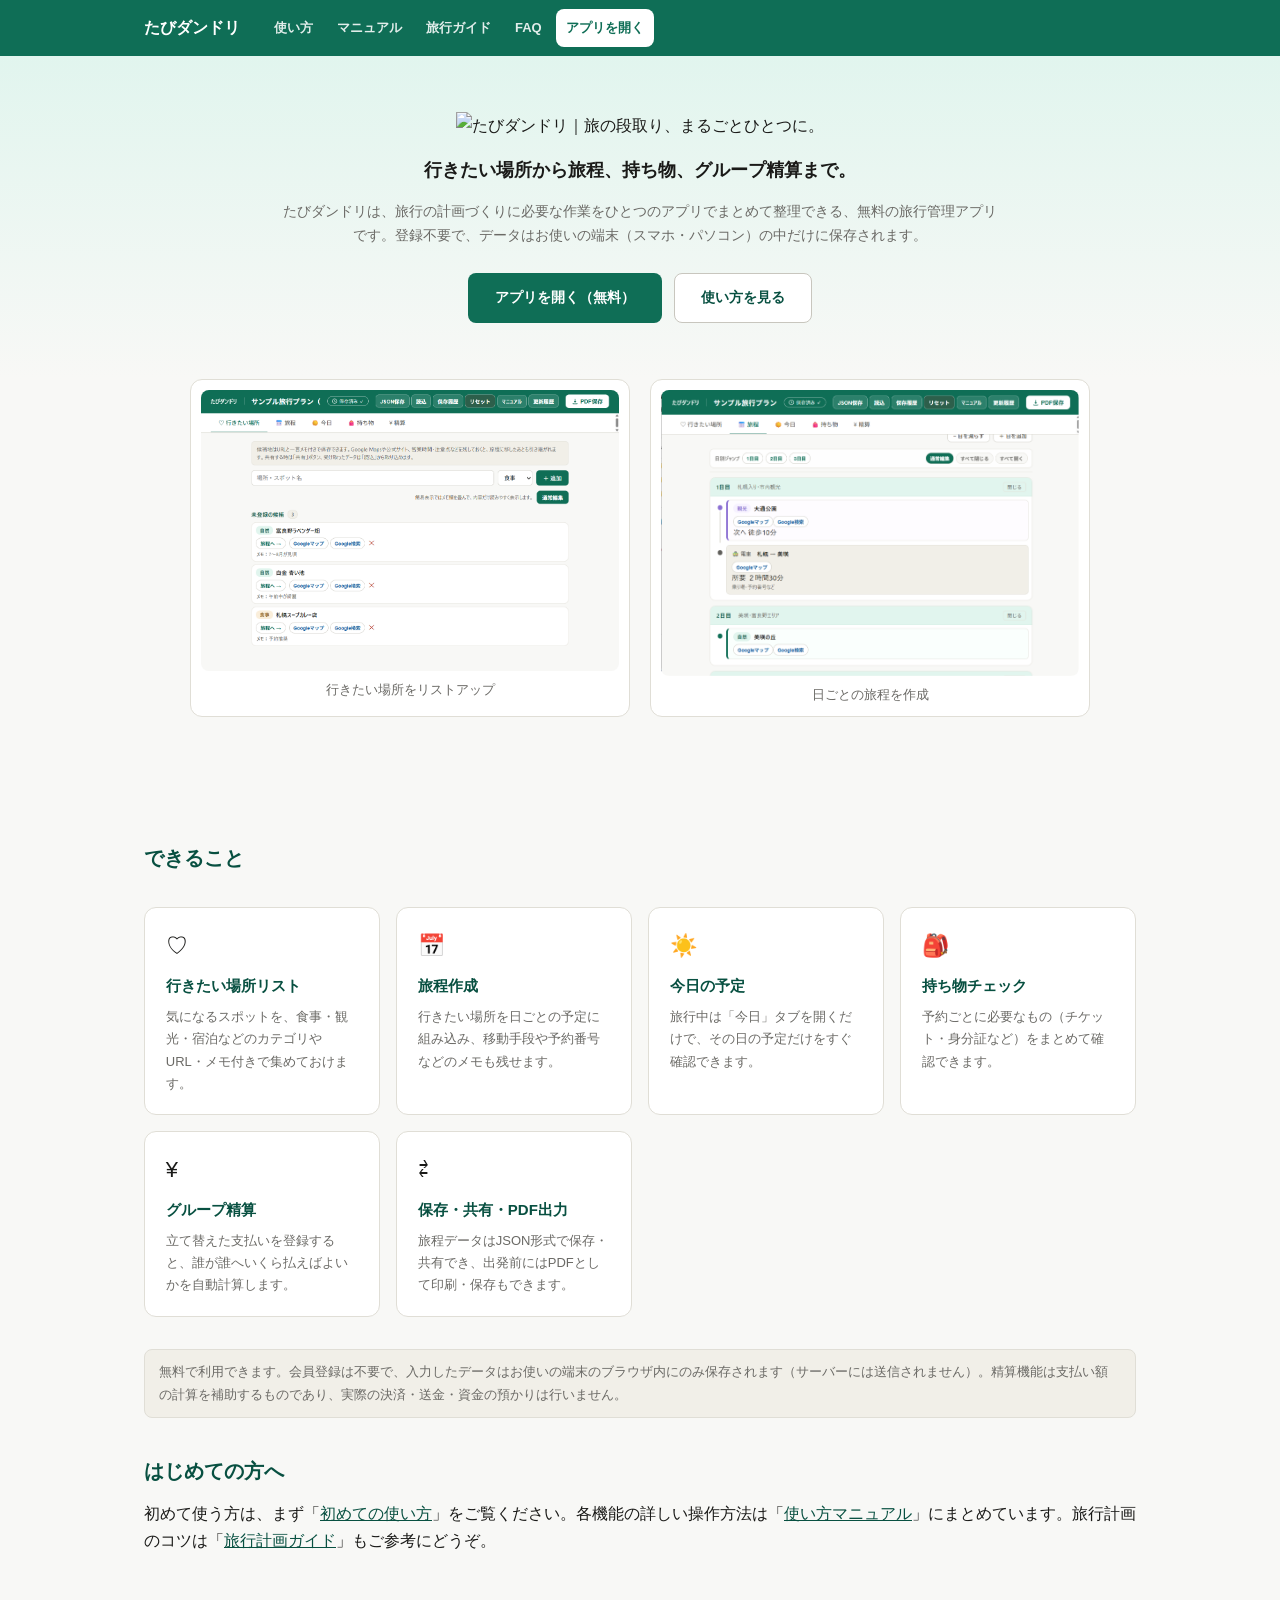
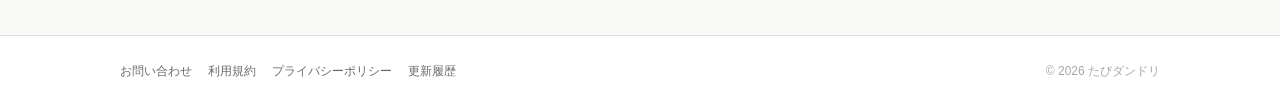
==== index.html @ 222a1bcb "Add files via upload" ====
<!DOCTYPE html>
<html lang="ja">
<head>
<meta charset="UTF-8">
<meta name="viewport" content="width=device-width, initial-scale=1.0">
<title>たびダンドリ｜旅の段取り、まるごとひとつに。</title>
<meta name="description" content="たびダンドリは、行きたい場所のリストアップから旅程作成、持ち物チェック、グループでの精算まで、旅の段取りをひとつのアプリでまとめて整理できる無料の旅行管理アプリです。">
<link rel="canonical" href="https://tabidandoriadmin-star.github.io/tabidandori/">
<meta property="og:type" content="website">
<meta property="og:locale" content="ja_JP">
<meta property="og:site_name" content="たびダンドリ">
<meta property="og:title" content="たびダンドリ｜旅の段取り、まるごとひとつに。">
<meta property="og:description" content="たびダンドリは、行きたい場所のリストアップから旅程作成、持ち物チェック、グループでの精算まで、旅の段取りをひとつのアプリでまとめて整理できる無料の旅行管理アプリです。">
<meta property="og:url" content="https://tabidandoriadmin-star.github.io/tabidandori/">
<meta property="og:image" content="https://tabidandoriadmin-star.github.io/tabidandori/assets/icons/icon-512.png">
<link rel="icon" href="assets/icons/favicon.ico" sizes="any">
<link rel="icon" type="image/png" href="assets/icons/favicon-32.png" sizes="32x32">
<link rel="apple-touch-icon" href="assets/icons/apple-touch-icon.png">
<link rel="stylesheet" href="assets/site.css">
</head>
<body>

<header class="site-header">
  <div class="site-header-inner">
    <a class="site-logo" href="index.html">たびダンドリ</a>
    <nav class="site-nav" aria-label="サイトナビゲーション">
      <a href="getting-started.html">使い方</a>
      <a href="manual.html">マニュアル</a>
      <a href="guide/index.html">旅行ガイド</a>
      <a href="faq.html">FAQ</a>
      <a class="nav-cta" href="app.html">アプリを開く</a>
    </nav>
  </div>
</header>

<section class="hero">
  <div class="hero-inner">
    <h1 class="sr-only">たびダンドリ｜旅の段取り、まるごとひとつに。</h1>
    <div class="hero-logo"><img src="assets/logo-horizontal.svg" alt="たびダンドリ｜旅の段取り、まるごとひとつに。"></div>
    <p class="catch">行きたい場所から旅程、持ち物、グループ精算まで。</p>
    <p class="desc">たびダンドリは、旅行の計画づくりに必要な作業をひとつのアプリでまとめて整理できる、無料の旅行管理アプリです。登録不要で、データはお使いの端末（スマホ・パソコン）の中だけに保存されます。</p>
    <div class="hero-ctas">
      <a class="btn btn-primary" href="app.html">アプリを開く（無料）</a>
      <a class="btn btn-secondary" href="getting-started.html">使い方を見る</a>
    </div>
  </div>
</section>

<section class="screenshots">
  <div class="screenshots-inner">
    <figure class="screenshot-card">
      <img src="assets/screenshot-app2.png" alt="たびダンドリの「行きたい場所」タブの画面" loading="lazy">
      <figcaption>行きたい場所をリストアップ</figcaption>
    </figure>
    <figure class="screenshot-card">
      <img src="assets/screenshot-app1.png" alt="たびダンドリの「旅程」タブの画面" loading="lazy">
      <figcaption>日ごとの旅程を作成</figcaption>
    </figure>
  </div>
</section>

<main class="page">
  <h2>できること</h2>
  <div class="feature-grid">
    <div class="feature-card">
      <div class="icon">♡</div>
      <h3>行きたい場所リスト</h3>
      <p>気になるスポットを、食事・観光・宿泊などのカテゴリやURL・メモ付きで集めておけます。</p>
    </div>
    <div class="feature-card">
      <div class="icon">📅</div>
      <h3>旅程作成</h3>
      <p>行きたい場所を日ごとの予定に組み込み、移動手段や予約番号などのメモも残せます。</p>
    </div>
    <div class="feature-card">
      <div class="icon">☀️</div>
      <h3>今日の予定</h3>
      <p>旅行中は「今日」タブを開くだけで、その日の予定だけをすぐ確認できます。</p>
    </div>
    <div class="feature-card">
      <div class="icon">🎒</div>
      <h3>持ち物チェック</h3>
      <p>予約ごとに必要なもの（チケット・身分証など）をまとめて確認できます。</p>
    </div>
    <div class="feature-card">
      <div class="icon">¥</div>
      <h3>グループ精算</h3>
      <p>立て替えた支払いを登録すると、誰が誰へいくら払えばよいかを自動計算します。</p>
    </div>
    <div class="feature-card">
      <div class="icon">⇄</div>
      <h3>保存・共有・PDF出力</h3>
      <p>旅程データはJSON形式で保存・共有でき、出発前にはPDFとして印刷・保存もできます。</p>
    </div>
  </div>

  <div class="note-box">
    無料で利用できます。会員登録は不要で、入力したデータはお使いの端末のブラウザ内にのみ保存されます（サーバーには送信されません）。精算機能は支払い額の計算を補助するものであり、実際の決済・送金・資金の預かりは行いません。
  </div>

  <h2>はじめての方へ</h2>
  <p>初めて使う方は、まず「<a href="getting-started.html">初めての使い方</a>」をご覧ください。各機能の詳しい操作方法は「<a href="manual.html">使い方マニュアル</a>」にまとめています。旅行計画のコツは「<a href="guide/index.html">旅行計画ガイド</a>」もご参考にどうぞ。</p>
</main>

<footer class="site-footer">
  <div class="site-footer-inner">
    <div class="footer-links">
      <a href="contact.html">お問い合わせ</a>
      <a href="terms.html">利用規約</a>
      <a href="privacy.html">プライバシーポリシー</a>
      <a href="changelog.html">更新履歴</a>
    </div>
    <div class="footer-copy">© 2026 たびダンドリ</div>
  </div>
</footer>

</body>
</html>
---- assets/site.css ----
*, *::before, *::after { box-sizing: border-box; margin: 0; padding: 0; }
:root {
  --teal:   #0F6E56; --teal-l: #E1F5EE; --teal-d: #085041;
  --amber:  #854F0B; --amber-l: #FAEEDA;
  --coral:  #993C1D; --coral-l: #FAECE7;
  --blue:   #185FA5; --blue-l:  #E6F1FB;
  --bg:     #F8F8F6;
  --surface:#FFFFFF;
  --border: #E0DED6;
  --border2:#C8C6BE;
  --text:   #1A1A18;
  --muted:  #6B6A66;
  --hint:   #A8A7A2;
  --radius: 8px;
  --radius-lg: 12px;
}
html { scroll-behavior: smooth; }
body {
  font-family: -apple-system, BlinkMacSystemFont, 'Hiragino Sans', 'Yu Gothic UI', sans-serif;
  background: var(--bg); color: var(--text); line-height: 1.7;
  min-height: 100vh; display: flex; flex-direction: column;
}
a { color: var(--teal-d); }
a:hover { text-decoration: underline; }
button:focus-visible, a:focus-visible, summary:focus-visible {
  outline: 3px solid #F4C95D; outline-offset: 2px;
}

/* ===== SITE HEADER / NAV ===== */
.site-header { background: var(--teal); color: #fff; position: sticky; top: 0; z-index: 100; }
.site-header-inner { max-width: 1040px; margin: 0 auto; padding: 0 1.5rem; display: flex; align-items: center; gap: 1.5rem; height: 56px; }
.site-logo { color: #fff; font-size: 16px; font-weight: 700; text-decoration: none; white-space: nowrap; flex-shrink: 0; }
.site-logo:hover { text-decoration: none; opacity: 0.9; }
.site-nav { display: flex; gap: 4px; flex-wrap: wrap; flex: 1; }
.site-nav a { color: rgba(255,255,255,0.88); text-decoration: none; font-size: 13px; font-weight: 600; padding: 8px 10px; border-radius: var(--radius); white-space: nowrap; }
.site-nav a:hover, .site-nav a[aria-current="page"] { background: rgba(255,255,255,0.16); color: #fff; }
.site-nav .nav-cta { background: #fff; color: var(--teal); }
.site-nav .nav-cta:hover { background: var(--teal-l); }

.sr-only { position: absolute; width: 1px; height: 1px; padding: 0; margin: -1px; overflow: hidden; clip: rect(0,0,0,0); white-space: nowrap; border: 0; }

/* ===== LAYOUT ===== */
.page { flex: 1; max-width: 1040px; margin: 0 auto; padding: 2.5rem 1.5rem 4rem; width: 100%; }
.page.narrow { max-width: 760px; }
.page h1 { font-size: 28px; font-weight: 700; color: var(--teal-d); margin-bottom: 0.6em; }
.page h2 { font-size: 20px; font-weight: 700; color: var(--teal-d); margin: 1.8em 0 0.6em; }
.page h3 { font-size: 16px; font-weight: 700; margin: 1.4em 0 0.5em; }
.page p { margin-bottom: 1em; }
.page ul, .page ol { margin: 0 0 1em 1.4em; }
.page li { margin-bottom: 0.4em; }
.lead { font-size: 16px; color: var(--muted); }

/* ===== HERO (index) ===== */
.hero { background: linear-gradient(180deg, var(--teal-l), var(--bg)); padding: 3.5rem 1.5rem; text-align: center; }
.hero-inner { max-width: 720px; margin: 0 auto; }
.hero-logo { margin-bottom: 1em; }
.hero-logo img { height: 220px; width: auto; max-width: 100%; }
.hero .catch { font-size: 18px; font-weight: 600; color: var(--text); margin-bottom: 0.8em; }
.hero .desc { font-size: 14px; color: var(--muted); margin-bottom: 1.8em; }
.hero-ctas { display: flex; gap: 12px; justify-content: center; flex-wrap: wrap; }

.screenshots { padding: 0 1.5rem 3rem; }
.screenshots-inner { max-width: 900px; margin: 0 auto; display: grid; grid-template-columns: repeat(auto-fit, minmax(280px, 1fr)); gap: 20px; }
.screenshot-card { margin: 0; background: var(--surface); border: 1px solid var(--border); border-radius: var(--radius-lg); padding: 10px; text-align: center; }
.screenshot-card img { width: 100%; height: auto; border-radius: calc(var(--radius-lg) - 4px); display: block; }
.screenshot-card figcaption { font-size: 13px; color: var(--muted); margin-top: 0.6em; }

.btn { display: inline-flex; align-items: center; justify-content: center; padding: 12px 26px; border-radius: var(--radius); font-size: 14px; font-weight: 700; text-decoration: none; cursor: pointer; border: 1px solid transparent; }
.btn:hover { text-decoration: none; }
.btn-primary { background: var(--teal); color: #fff; }
.btn-primary:hover { background: var(--teal-d); }
.btn-secondary { background: var(--surface); color: var(--teal-d); border-color: var(--border2); }
.btn-secondary:hover { background: var(--teal-l); }

/* ===== FEATURE GRID ===== */
.feature-grid { display: grid; grid-template-columns: repeat(auto-fit, minmax(220px, 1fr)); gap: 16px; margin: 2rem 0; }
.feature-card { background: var(--surface); border: 1px solid var(--border); border-radius: var(--radius-lg); padding: 1.2rem 1.3rem; }
.feature-card .icon { font-size: 22px; margin-bottom: 0.4em; }
.feature-card h3 { margin-top: 0; font-size: 15px; color: var(--teal-d); }
.feature-card p { font-size: 13px; color: var(--muted); margin-bottom: 0; }

.note-box { background: var(--gray-l, #F1EFE8); border: 1px solid var(--border); border-radius: var(--radius); padding: 0.9em 1.1em; font-size: 13px; color: var(--muted); margin: 1.2em 0; }

/* ===== STEPS ===== */
.step-list { list-style: none; margin: 0; padding: 0; }
.step-list li { display: flex; gap: 14px; margin-bottom: 1.4em; }
.step-num { flex-shrink: 0; width: 30px; height: 30px; border-radius: 50%; background: var(--teal); color: #fff; display: flex; align-items: center; justify-content: center; font-weight: 700; font-size: 14px; }
.step-body h3 { margin: 0 0 0.3em; font-size: 15px; }
.step-body p { margin: 0; font-size: 13px; color: var(--muted); }

/* ===== FAQ ===== */
.faq-item { background: var(--surface); border: 1px solid var(--border); border-radius: var(--radius); margin-bottom: 10px; }
.faq-item summary { padding: 0.9em 1.1em; font-weight: 700; font-size: 14px; cursor: pointer; list-style: none; }
.faq-item summary::-webkit-details-marker { display: none; }
.faq-item summary::before { content: "Q. "; color: var(--teal-d); }
.faq-item[open] summary { border-bottom: 1px solid var(--border); }
.faq-item .faq-a { padding: 0.9em 1.1em; font-size: 13px; color: var(--muted); }

/* ===== CHANGELOG ===== */
.changelog-entry { border-bottom: 1px solid var(--border); padding: 1em 0; }
.changelog-date { font-size: 12px; color: var(--muted); margin-bottom: 0.4em; font-weight: 600; }

/* ===== SITE FOOTER ===== */
.site-footer { background: var(--surface); border-top: 1px solid var(--border); padding: 1.6rem 1.5rem; }
.site-footer-inner { max-width: 1040px; margin: 0 auto; display: flex; flex-wrap: wrap; gap: 14px; align-items: center; justify-content: space-between; }
.footer-links { display: flex; gap: 16px; flex-wrap: wrap; }
.footer-links a { font-size: 12px; color: var(--muted); text-decoration: none; }
.footer-links a:hover { color: var(--teal-d); text-decoration: underline; }
.footer-copy { font-size: 12px; color: var(--hint); }

@media (max-width: 640px) {
  .site-header-inner { flex-wrap: wrap; height: auto; padding: 10px 1rem; gap: 8px; }
  .site-nav { gap: 2px; }
  .hero-logo img { height: 130px; }
  .hero .catch { font-size: 15px; }
}
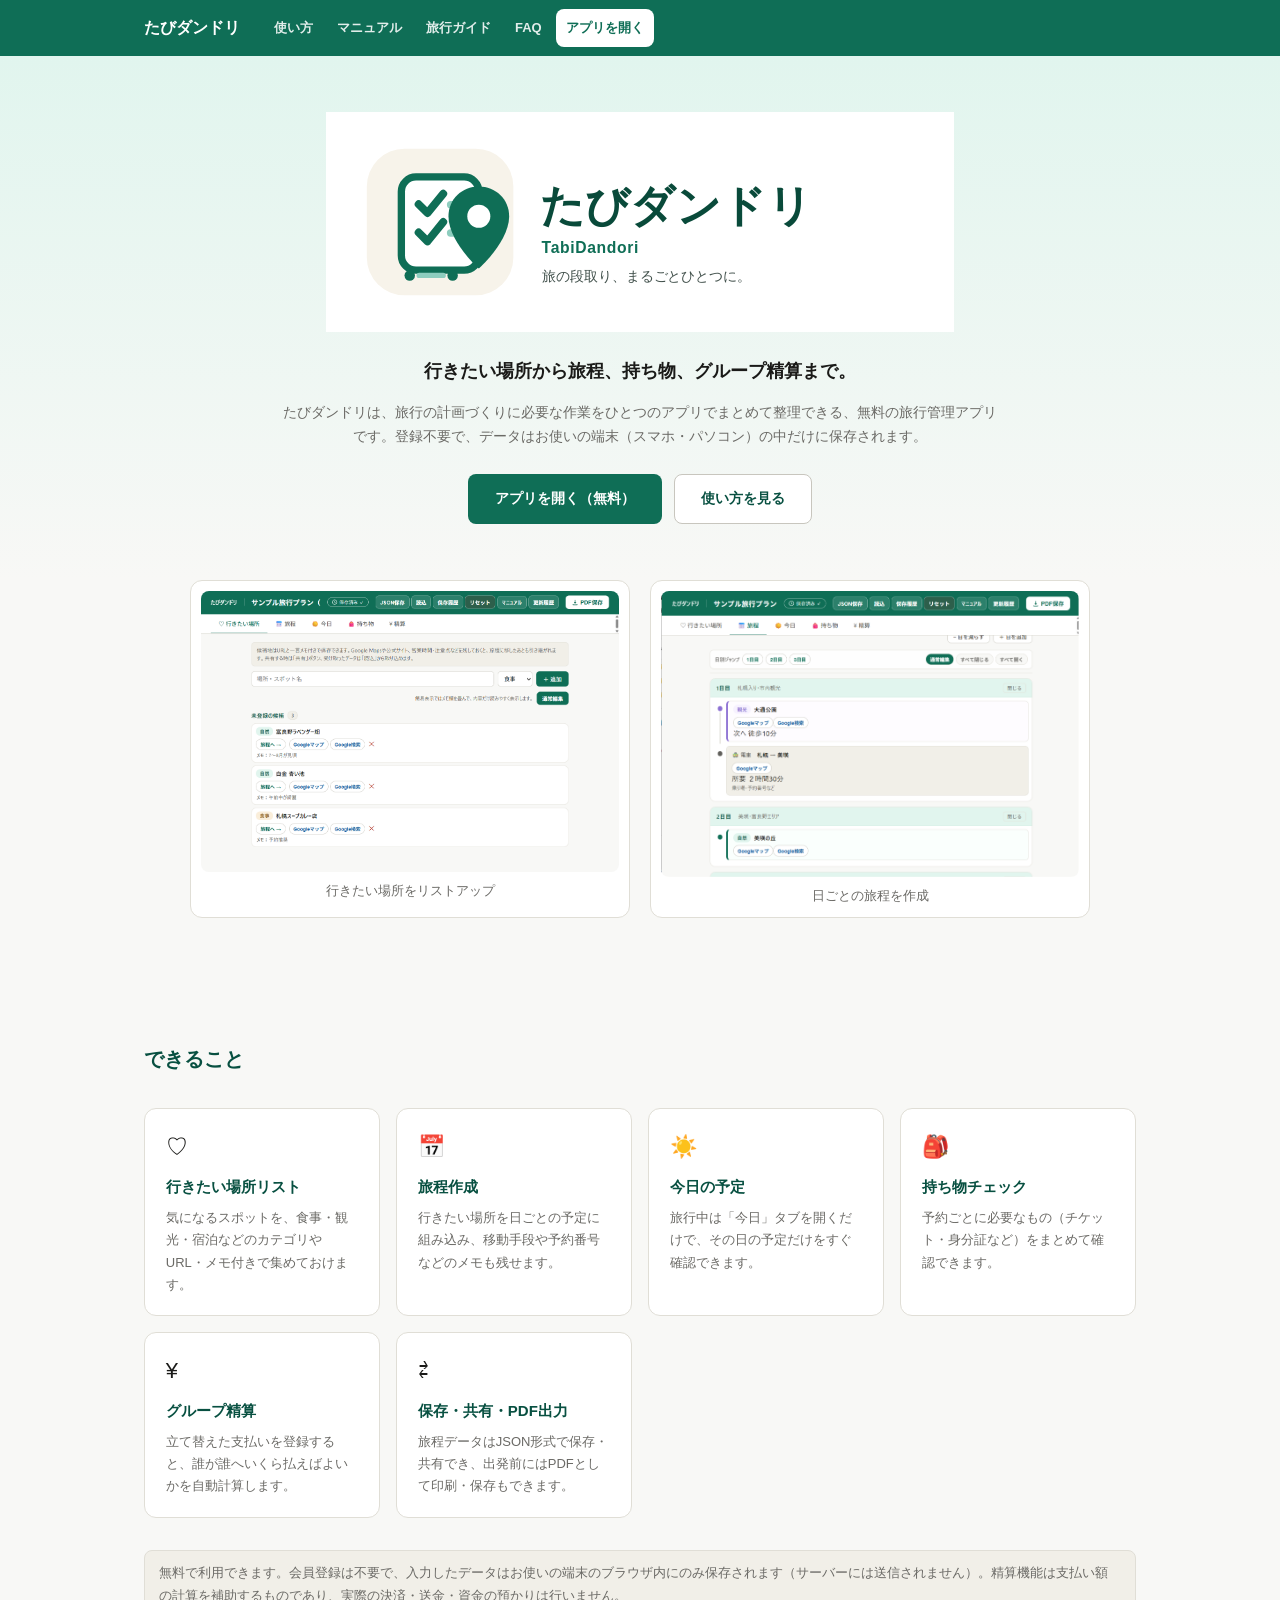
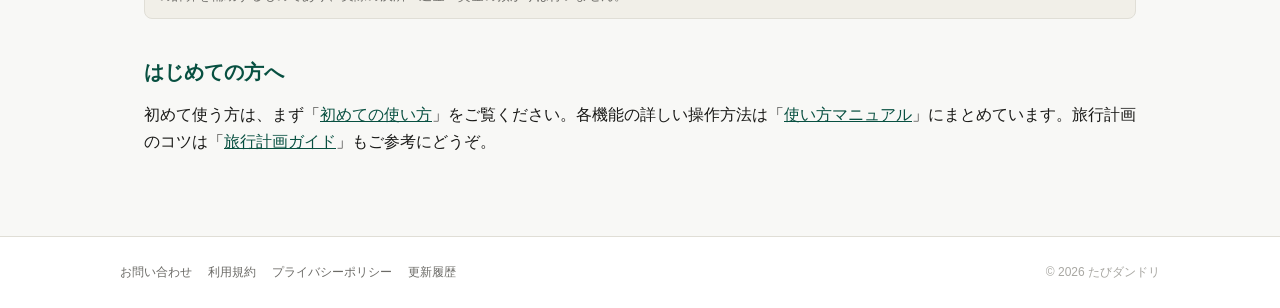
==== commit 72480fc0: "Add files via upload" ====
--- a/index.html
+++ b/index.html
@@ -3,21 +3,31 @@
 <head>
 <meta charset="UTF-8">
 <meta name="viewport" content="width=device-width, initial-scale=1.0">
-<title>たびダンドリ｜旅の段取り、まるごとひとつに。</title>
-<meta name="description" content="たびダンドリは、行きたい場所のリストアップから旅程作成、持ち物チェック、グループでの精算まで、旅の段取りをひとつのアプリでまとめて整理できる無料の旅行管理アプリです。">
+<title>たびダンドリ｜旅の段取り、まるごとひとつに。</title>
+<meta name="description" content="たびダンドリは、行きたい場所のリストアップから旅程作成、持ち物チェック、グループでの精算まで、旅の段取りをひとつのアプリでまとめて整理できる無料の旅行管理アプリです。">
+<meta name="keywords" content="たびダンドリ,旅ダンドリ,旅だんどり,TabiDandori,たびだんどり">
 <link rel="canonical" href="https://tabidandoriadmin-star.github.io/tabidandori/">
 <meta property="og:type" content="website">
 <meta property="og:locale" content="ja_JP">
 <meta property="og:site_name" content="たびダンドリ">
-<meta property="og:title" content="たびダンドリ｜旅の段取り、まるごとひとつに。">
-<meta property="og:description" content="たびダンドリは、行きたい場所のリストアップから旅程作成、持ち物チェック、グループでの精算まで、旅の段取りをひとつのアプリでまとめて整理できる無料の旅行管理アプリです。">
+<meta property="og:title" content="たびダンドリ｜旅の段取り、まるごとひとつに。">
+<meta property="og:description" content="たびダンドリは、行きたい場所のリストアップから旅程作成、持ち物チェック、グループでの精算まで、旅の段取りをひとつのアプリでまとめて整理できる無料の旅行管理アプリです。">
 <meta property="og:url" content="https://tabidandoriadmin-star.github.io/tabidandori/">
 <meta property="og:image" content="https://tabidandoriadmin-star.github.io/tabidandori/assets/icons/icon-512.png">
 <link rel="icon" href="assets/icons/favicon.ico" sizes="any">
 <link rel="icon" type="image/png" href="assets/icons/favicon-32.png" sizes="32x32">
-<link rel="apple-touch-icon" href="assets/icons/apple-touch-icon.png">
-<link rel="stylesheet" href="assets/site.css">
-</head>
+<link rel="apple-touch-icon" href="assets/icons/apple-touch-icon.png">
+<link rel="stylesheet" href="assets/site.css">
+<script type="application/ld+json">
+{
+  "@context": "https://schema.org",
+  "@type": "WebSite",
+  "name": "たびダンドリ",
+  "alternateName": ["旅ダンドリ", "旅だんどり", "TabiDandori", "たびだんどり"],
+  "url": "https://tabidandoriadmin-star.github.io/tabidandori/"
+}
+</script>
+</head>
 <body>
 
 <header class="site-header">
@@ -36,9 +46,9 @@
 <section class="hero">
   <div class="hero-inner">
     <h1 class="sr-only">たびダンドリ｜旅の段取り、まるごとひとつに。</h1>
-    <div class="hero-logo"><img src="assets/logo-horizontal.svg" alt="たびダンドリ｜旅の段取り、まるごとひとつに。"></div>
+    <div class="hero-logo"><img src="assets/logo_horizontal.svg" alt="たびダンドリ｜旅の段取り、まるごとひとつに。"></div>
     <p class="catch">行きたい場所から旅程、持ち物、グループ精算まで。</p>
-    <p class="desc">たびダンドリは、旅行の計画づくりに必要な作業をひとつのアプリでまとめて整理できる、無料の旅行管理アプリです。登録不要で、データはお使いの端末（スマホ・パソコン）の中だけに保存されます。</p>
+    <p class="desc">たびダンドリは、旅行の計画づくりに必要な作業をひとつのアプリでまとめて整理できる、無料の旅行管理アプリです。登録不要で、データはお使いの端末（スマホ・パソコン）の中だけに保存されます。</p>
     <div class="hero-ctas">
       <a class="btn btn-primary" href="app.html">アプリを開く（無料）</a>
       <a class="btn btn-secondary" href="getting-started.html">使い方を見る</a>
